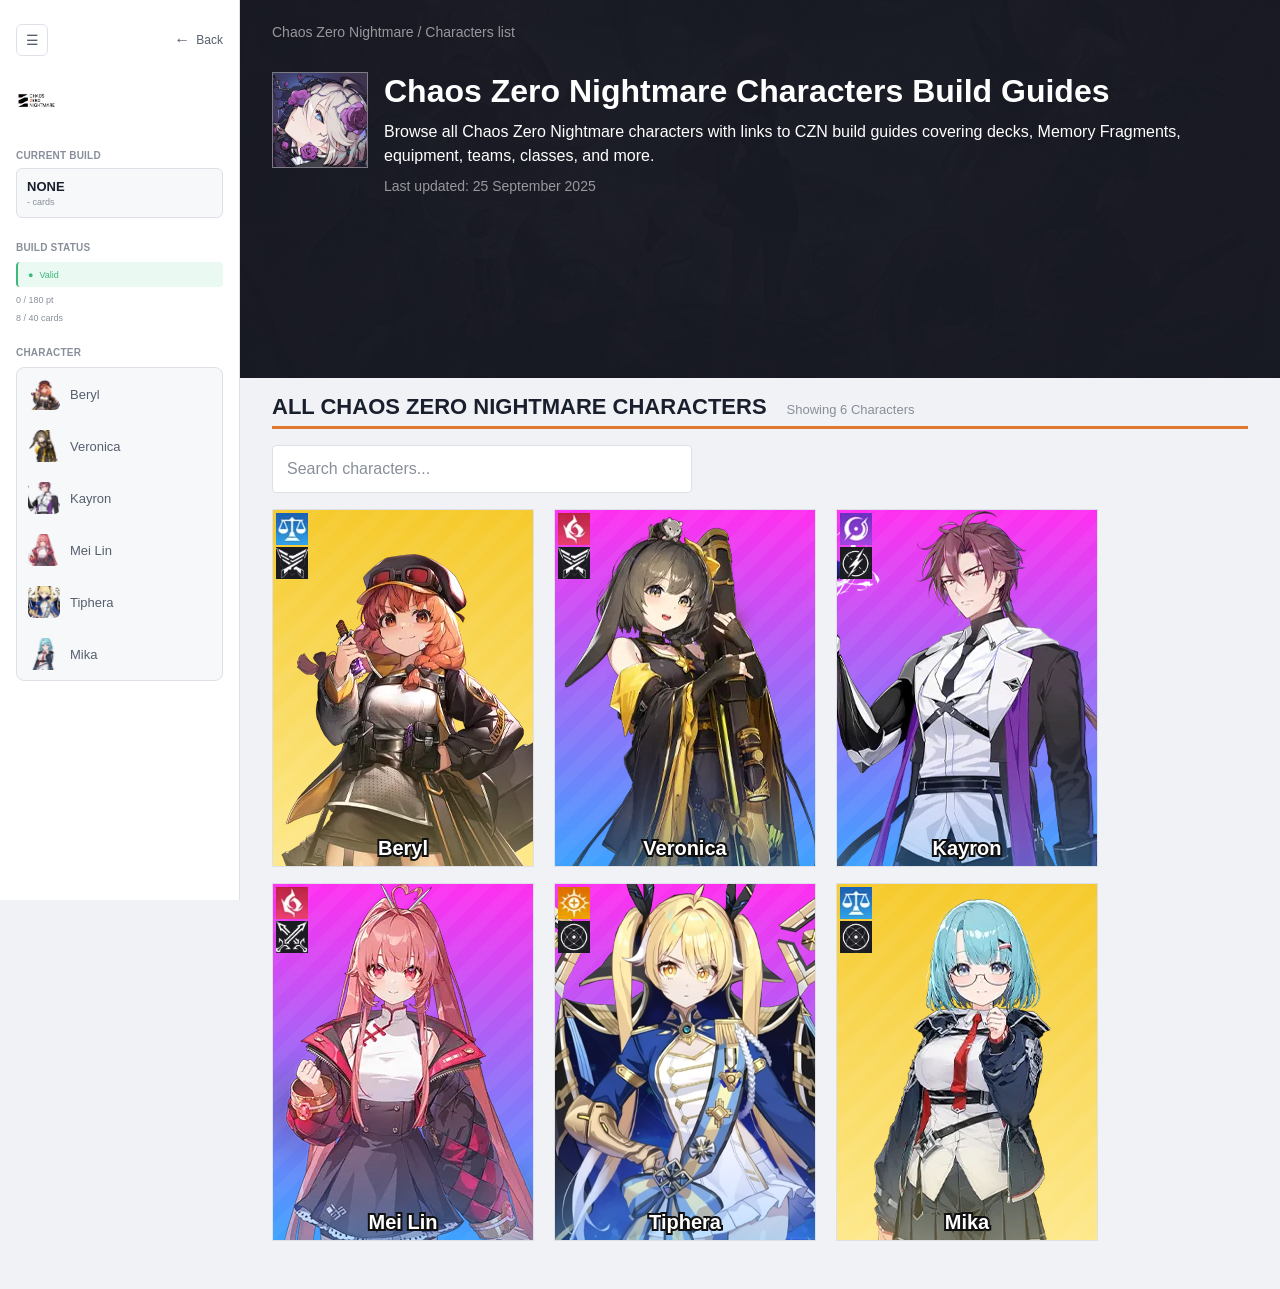
==== index.html @ c101a7d5 "Orang index" ====
<!doctype html>
<html lang="en">
  <head>
    <meta charset="UTF-8" />
    <meta name="viewport" content="width=device-width, initial-scale=1.0" />
    <title>Chaos Zero Nightmare Characters Build Guides</title>
    <link rel="stylesheet" href="style.css" />
  </head>
  <body>
    <div class="app-shell">
      <aside class="sidebar" id="sidebar">
        <div class="side-top">
          <button
            class="icon-btn"
            id="toggle-side"
            type="button"
            aria-expanded="true"
            aria-controls="sidebar"
            aria-label="Collapse navigation"
          >
            ☰
          </button>
          <button class="back-btn" type="button" aria-label="Back">
            <span class="arrow">←</span><span class="label">Back</span>
          </button>
        </div>

        <div class="brand">
          <img src="assets/logo.png" alt="Chaos Zero Nightmare" />
        </div>

        <section class="side-section">
          <div class="eyebrow">CURRENT BUILD</div>
          <div class="build-box">
            <strong>NONE</strong>
            <span>- cards</span>
          </div>
        </section>

        <section class="side-section status-section">
          <div class="eyebrow">BUILD STATUS</div>
          <div class="valid"><span>●</span> Valid</div>
          <span class="muted">0 / 180 pt</span>
          <span class="muted">8 / 40 cards</span>
        </section>

        <section class="side-section character-section">
          <div class="eyebrow">CHARACTER</div>
          <div class="character-list" id="side-characters"></div>
        </section>
      </aside>

      <main class="home">
        <header class="hero">
          <nav class="crumbs" aria-label="Breadcrumb">
            <a href="#">Chaos Zero Nightmare</a> / <span>Characters list</span>
          </nav>
          <div class="hero-body">
            <div class="ph hero-thumb">
              <img src="assets/logo/game-logo.png" />
            </div>

            <div class="hero-text">
              <h1>Chaos Zero Nightmare Characters Build Guides</h1>
              <p>
                Browse all Chaos Zero Nightmare characters with links to CZN
                build guides covering decks, Memory Fragments, equipment, teams,
                classes, and more.
              </p>
              <small>Last updated: 25 September 2025</small>
            </div>
          </div>
        </header>

        <section class="char-section" aria-labelledby="char-title">
          <div class="char-head">
            <h2 id="char-title">All Chaos Zero Nightmare Characters</h2>
            <span class="count" id="count" aria-live="polite"></span>
          </div>

          <div class="search">
            <input
              id="search"
              type="search"
              placeholder="Search characters..."
              aria-label="Search characters"
              autocomplete="off"
            />
            <button id="clear" type="button" aria-label="Clear search" hidden>
              ✕
            </button>
          </div>

          <div class="char-grid" id="char-grid"></div>
          <p class="empty" id="empty" hidden></p>
        </section>
      </main>
    </div>

    <script>
      const characters = [
        {
          id: "beryl",
          name: "Beryl",
          tone: "gold",
          el: "justice",
          role: "ranger",
        },
        {
          id: "veronica",
          name: "Veronica",
          tone: "violet",
          el: "passion",
          role: "ranger",
        },
        {
          id: "kayron",
          name: "Kayron",
          tone: "violet",
          el: "void",
          role: "psionic",
        },
        {
          id: "mei-lin",
          name: "Mei Lin",
          tone: "violet",
          el: "passion",
          role: "striker",
        },
        {
          id: "tiphera",
          name: "Tiphera",
          tone: "violet",
          el: "instinct",
          role: "controller",
        },
        {
          id: "mika",
          name: "Mika",
          tone: "gold",
          el: "justice",
          role: "controller",
          href: "mika.html",
        },
      ];

      const grid = document.getElementById("char-grid");
      const side = document.getElementById("side-characters");
      const count = document.getElementById("count");
      const empty = document.getElementById("empty");
      const input = document.getElementById("search");
      const clear = document.getElementById("clear");

      const href = (c) => c.href || "#";

      side.innerHTML = characters
        .map(
          (c) => `<a class="character" href="${href(c)}">
            <img src="assets/char-card/${c.id}.webp" alt="" onerror="this.style.visibility='hidden'" />
            <span class="label">${c.name}</span></a>`,
        )
        .join("");

      function render(q = "") {
        const list = characters.filter((c) =>
          c.name.toLowerCase().includes(q.trim().toLowerCase()),
        );
        grid.innerHTML = list
          .map(
            (c) => `<a class="char-card ${c.tone}" href="${href(c)}">
            <span class="ph char-art">
                <img src="assets/char-card/${c.id}.webp" alt="${c.name}" onerror="this.remove()" />
            </span>
            <span class="badges">
                <span class="badge el-${c.el}">
                <img src="assets/char-element/${c.el}.webp" alt="${c.el}" onerror="this.remove()" />
                </span>
            <span class="badge dark">
                <img src="assets/char-class/${c.role}.webp" alt="${c.role}" onerror="this.remove()" />
            </span>
            </span>
              <strong class="char-name">${c.name}</strong>
            </a>`,
          )
          .join("");
        count.textContent = `Showing ${list.length} ${list.length === 1 ? "Character" : "Characters"}`;
        empty.hidden = list.length > 0;
        empty.textContent = `No characters match “${q.trim()}”. Clear the search to see everyone.`;
        clear.hidden = !q;
      }

      input.addEventListener("input", () => render(input.value));
      clear.addEventListener("click", () => {
        input.value = "";
        render();
        input.focus();
      });
      render();

      // Sidebar collapse
      const shell = document.querySelector(".app-shell");
      const sideBtn = document.getElementById("toggle-side");
      function setSide(collapsed) {
        shell.classList.toggle("side-collapsed", collapsed);
        sideBtn.setAttribute("aria-expanded", String(!collapsed));
        sideBtn.setAttribute(
          "aria-label",
          collapsed ? "Expand navigation" : "Collapse navigation",
        );
      }
      sideBtn.addEventListener("click", () =>
        setSide(!shell.classList.contains("side-collapsed")),
      );
      setSide(window.innerWidth < 1100);
    </script>
  </body>
</html>
---- style.css ----
@font-face {
  font-family: InterLocal;
  src: local("Inter");
}
:root {
  --page: #f0f2f5;
  --white: #fff;
  --ink: #1a1f2e;
  --muted: #888f9a;
  --muted-dark: #555f6d;
  --border: #dde1e7;
  --soft: #f7f8fa;
  --orange: #e07a30;
  --green: #3db87a;
  --green-bg: #ebf9f3;

  --side-w: 240px;
  --side-w-collapsed: 72px;
  --panel-w: 320px;
  --panel-w-collapsed: 56px;
  --ease: 0.2s ease;
}

*,
*::before,
*::after {
  box-sizing: border-box;
  margin: 0;
  padding: 0;
}

html,
body {
  min-height: 100vh;
  width: 100%;
  font-family: InterLocal, Inter, Arial, sans-serif;
  color: var(--ink);
  background: var(--page);
  overflow-x: hidden;
}
button {
  font: inherit;
}
:focus-visible {
  outline: 2px solid var(--orange);
  outline-offset: 2px;
}

.app-shell {
  min-height: 100vh;
  width: 100%;
  display: flex;
  align-items: flex-start;
  background: var(--page);
}

.icon-btn {
  width: 32px;
  height: 32px;
  flex: none;
  border: 1px solid var(--border);
  border-radius: 6px;
  background: var(--white);
  color: var(--muted-dark);
  font-size: 14px;
  line-height: 1;
  display: grid;
  place-items: center;
  cursor: pointer;
}
.icon-btn:hover {
  background: var(--soft);
  border-color: #cbd1d9;
}
a.character {
  text-decoration: none;
}
.home {
  flex: 1;
  min-width: 0;
}

.ph {
  display: grid;
  place-items: center;
  background: repeating-linear-gradient(
    135deg,
    rgba(255, 255, 255, 0.06) 0 12px,
    rgba(255, 255, 255, 0.02) 12px 24px
  );
  color: rgba(255, 255, 255, 0.35);
}
.ph i {
  font-style: normal;
}

.hero {
  padding: 24px 32px 48px;
  min-height: clamp(280px, 42vh, 460px);
  color: #fff;

  background:
    linear-gradient(rgba(20, 22, 32, 0.78), rgba(20, 22, 32, 0.78)),
    url("assets/background/website_bg.webp") center / cover,
    linear-gradient(135deg, #2b2f3d, #1a1f2e 60%, #3a2a2a);
}
.crumbs {
  font-size: 14px;
  color: rgba(255, 255, 255, 0.55);
}
.crumbs a {
  color: inherit;
  text-decoration: none;
}
.crumbs a:hover {
  text-decoration: underline;
}
.hero-body {
  margin-top: 32px;
  display: flex;
  gap: 16px;
  align-items: flex-start;
}
.hero-thumb {
  width: 96px;
  height: 96px;
  flex: none;
  border: 1px solid rgba(255, 255, 255, 0.4);
  font-size: 32px;
}
.hero-thumb img {
  width: 100%;
  height: 100%;
  object-fit: cover;
  display: block;
}
.hero-text {
  min-width: 0;
  max-width: 820px;
}
.hero-text h1 {
  font-size: clamp(22px, 3vw, 32px);
  line-height: 1.2;
}
.hero-text p {
  margin-top: 10px;
  font-size: 16px;
  line-height: 1.5;
}
.hero-text small {
  display: block;
  margin-top: 10px;
  font-size: 14px;
  color: rgba(255, 255, 255, 0.55);
}

.char-section {
  padding: 16px 32px 48px;
}
.char-head {
  display: flex;
  align-items: baseline;
  flex-wrap: wrap;
  gap: 4px 20px;
  padding-bottom: 6px;
  border-bottom: 3px solid var(--orange);
}
.char-head h2 {
  font-size: 22px;
  text-transform: uppercase;
}
.count {
  font-size: 13px;
  color: var(--muted);
}

.search {
  position: relative;
  max-width: 420px;
  margin-top: 16px;
}
.search input {
  width: 100%;
  height: 48px;
  padding: 0 44px 0 14px;
  border: 1px solid var(--border);
  border-radius: 4px;
  background: var(--white);
  font: inherit;
  font-size: 16px;
  color: var(--ink);
  -webkit-appearance: none;
  appearance: none;
}
.search input::-webkit-search-cancel-button {
  display: none;
}
.search input::placeholder {
  color: var(--muted);
}
.search input:focus {
  outline: 2px solid var(--orange);
  outline-offset: -1px;
}
.search button {
  position: absolute;
  right: 4px;
  top: 4px;
  width: 40px;
  height: 40px;
  border: 0;
  background: transparent;
  color: var(--muted-dark);
  font-size: 16px;
  cursor: pointer;
}

.char-grid {
  margin-top: 16px;
  display: grid;
  grid-template-columns: repeat(auto-fill, 262px);
  gap: 16px 20px;
}
.char-card {
  position: relative;
  display: block;
  aspect-ratio: 262 / 358;
  overflow: hidden;
  border: 1px solid var(--border);
  text-decoration: none;
  color: #fff;
}
.char-card.gold {
  background: linear-gradient(#f6c928, #fde88a);
}
.char-card.violet {
  background: linear-gradient(#ff2bf0, #3aa0ff);
}
.char-art,
.char-img {
  position: absolute;
  inset: 0;
  width: 100%;
  height: 100%;
}
.char-img {
  object-fit: cover;
  object-position: top;
}
.char-art {
  font-size: 64px;
  color: rgba(255, 255, 255, 0.45);
}
.badges {
  position: absolute;
  left: 3px;
  top: 3px;
  display: flex;
  flex-direction: column;
  gap: 2px;
  z-index: 1;
}
.badge {
  width: 32px;
  height: 32px;
  display: grid;
  place-items: center;
  background: #1b1b22;
}
.badge img {
  width: 100%;
  height: 100%;
  object-fit: contain;
  display: block;
}

.badge.el-justice {
  background: #2f8fe8;
}
.badge.el-passion {
  background: #d8335a;
}
.badge.el-void {
  background: #7a3fe0;
}
.badge.el-instinct {
  background: #22a86a;
}
.badge.el-order {
  background: #e8a42f;
}

.char-name {
  position: absolute;
  left: 0;
  right: 0;
  bottom: 6px;
  text-align: center;
  font-size: 20px;
  z-index: 1;
  -webkit-text-stroke: 4px #111;
  paint-order: stroke fill;
}
.char-card:hover {
  border-color: var(--orange);
  box-shadow: 0 0 0 1px var(--orange);
}
.empty {
  margin-top: 24px;
  font-size: 14px;
  color: var(--muted-dark);
}

.sidebar {
  position: sticky;
  top: 0;
  align-self: flex-start;
  width: var(--side-w);
  flex-shrink: 0;
  height: 100vh;
  overflow-x: hidden;
  overflow-y: auto;
  padding: 24px 16px;
  background: var(--white);
  border-right: 1px solid var(--border);
  display: flex;
  flex-direction: column;
  gap: 24px;
  transition: width var(--ease);
}
.side-top {
  display: flex;
  align-items: center;
  justify-content: space-between;
  gap: 8px;
}
.back-btn {
  border: 0;
  background: transparent;
  color: var(--muted-dark);
  font-size: 12px;
  display: flex;
  align-items: center;
  gap: 6px;
  width: max-content;
  cursor: pointer;
}
.arrow {
  font-size: 16px;
  line-height: 1;
}
.brand {
  width: 119px;
  height: 46px;
  display: flex;
  align-items: flex-start;
  overflow: hidden;
}
.brand img {
  width: 119px;
  height: 41px;
  object-fit: contain;
  object-position: left top;
}
.side-section {
  width: 100%;
  display: flex;
  flex-direction: column;
  gap: 6px;
}
.eyebrow {
  font-size: 10px;
  font-weight: 600;
  letter-spacing: 0.02em;
  color: var(--muted);
  line-height: 1.2;
}
.build-box {
  min-height: 50px;
  padding: 10px;
  background: var(--soft);
  border: 1px solid var(--border);
  border-radius: 6px;
  display: flex;
  flex-direction: column;
  gap: 3px;
}
.build-box strong {
  font-size: 13px;
}
.build-box span {
  font-size: 9px;
  color: var(--muted);
}
.status-section {
  gap: 8px;
}
.valid {
  min-height: 25px;
  padding: 7px 10px;
  border-left: 2px solid var(--green);
  border-radius: 4px;
  background: var(--green-bg);
  color: var(--green);
  font-size: 9px;
  display: flex;
  align-items: center;
  gap: 6px;
}
.valid span {
  font-size: 9px;
}
.muted {
  font-size: 9px;
  color: var(--muted);
}
.character-section {
  gap: 8px;
}
.character-list {
  background: var(--soft);
  border: 1px solid var(--border);
  border-radius: 8px;
  overflow: hidden;
}
.character {
  width: 100%;
  height: 52px;
  padding: 10px;
  border: 1px solid transparent;
  background: transparent;
  display: flex;
  align-items: center;
  gap: 10px;
  text-align: left;
  cursor: pointer;
  color: var(--muted-dark);
}
.character.selected {
  background: var(--white);
  border-color: var(--orange);
  border-radius: 6px;
  color: var(--ink);
  font-weight: 600;
}
.character img {
  width: 32px;
  height: 32px;
  flex: none;
  border-radius: 6px;
  object-fit: cover;
  object-position: center 25%;
}
.character span {
  font-size: 13px;
}

.side-collapsed .sidebar {
  width: var(--side-w-collapsed);
  padding: 24px 0;
  align-items: center;
}
.side-collapsed .side-top {
  flex-direction: column;
  gap: 12px;
}
.side-collapsed .label,
.side-collapsed .brand,
.side-collapsed .eyebrow,
.side-collapsed .build-box,
.side-collapsed .status-section {
  display: none;
}
.side-collapsed .side-section {
  align-items: center;
}
.side-collapsed .character-list {
  width: 48px;
  border-radius: 8px;
}
.side-collapsed .character {
  height: 46px;
  padding: 6px;
  justify-content: center;
}

.workspace {
  flex: 1;
  min-width: 0;
  padding: 24px;
  display: flex;
  gap: 24px;
  align-items: flex-start;
}
.deck-overview {
  flex: 1;
  min-width: 0;
  display: flex;
  flex-direction: column;
}
.workspace-header {
  min-height: 55px;
  display: flex;
  align-items: center;
  justify-content: space-between;
  margin-bottom: 16px;
}
.workspace-header h1 {
  font-size: 32px;
  line-height: 39px;
  margin-top: 4px;
}

.card-grid {
  display: grid;
  grid-template-columns: repeat(auto-fill, minmax(210px, 1fr));
  gap: 16px 12px;
  width: 100%;
  min-width: 0;
}
.card {
  position: relative;
  width: 100%;
  aspect-ratio: 302 / 454;
  background: var(--ink);
  border: 2px solid var(--orange);
  border-radius: 10px;
  overflow: hidden;
  box-shadow: 0 4px 12px rgba(0, 0, 0, 0.19);
}
.card-art {
  position: absolute;
  inset: 0;
  width: 100%;
  height: 100%;
  object-fit: cover;
  display: block;
}
.top-overlay {
  position: absolute;
  left: 1px;
  right: 1px;
  top: 10px;
  height: 56px;
  padding: 8px;
  display: flex;
  align-items: flex-start;
  background: linear-gradient(
    180deg,
    rgba(0, 0, 0, 0),
    rgba(0, 0, 0, 0.331) 25%,
    rgba(0, 0, 0, 0.331) 75%,
    rgba(102, 102, 102, 0)
  );
  z-index: 2;
}
.cost {
  width: 37px;
  height: 39px;
  display: flex;
  align-items: center;
  justify-content: center;
  color: #fff;
  font-size: 32px;
  font-weight: 600;
  line-height: 1;
  text-shadow: 0 0 4px rgba(0, 0, 0, 0.62);
  flex: none;
}
.card-heading {
  height: 40px;
  min-width: 0;
  flex: 1;
  display: flex;
  flex-direction: column;
  gap: 2px;
}
.card-heading strong {
  font-size: 16px;
  line-height: 1.2;
  color: #fff;
  white-space: nowrap;
  overflow: hidden;
  text-overflow: ellipsis;
}
.card-heading span {
  display: flex;
  align-items: center;
  gap: 2px;
  color: #fff;
  font-size: 10px;
  font-weight: 700;
  line-height: 1.2;
}
.card-heading span img {
  width: 14px;
  height: 14px;
  object-fit: contain;
}
.card::after {
  content: "";
  position: absolute;
  left: 0;
  right: 0;
  top: 6%;
  height: 4%;
  background-image: url("assets/card-effect/card-decor.png");
  background-repeat: no-repeat;
  background-position: center;
  background-size: 100% 100%;
  z-index: 1;
  pointer-events: none;
}
.bottom-overlay {
  position: absolute;
  left: -2px;
  right: -2px;
  bottom: -2px;
  height: 115px;
  padding: 14px 10px 12px;
  display: flex;
  flex-direction: column;
  justify-content: flex-end;
  gap: 4px;
  background: linear-gradient(to bottom, rgba(0, 0, 0, 0), rgba(0, 0, 0, 0.9));
  z-index: 2;
  color: #e8eaf0;
  text-align: center;
}
.bottom-overlay p {
  font-size: 12px;
  line-height: 1.3;
}
.bottom-overlay .tag {
  font-weight: 600;
  color: #fff;
}
.divider {
  height: 1px;
  width: 100%;
  background: rgba(255, 255, 255, 0.19);
  flex: none;
}
.selection-hint {
  font-size: 10px;
  color: var(--muted);
  margin-top: 16px;
}

.stats-panel {
  position: sticky;
  top: 24px;
  align-self: flex-start;
  width: var(--panel-w);
  flex: 0 0 var(--panel-w);
  max-height: calc(100vh - 48px);
  overflow-x: hidden;
  overflow-y: auto;
  background: var(--white);
  border: 1px solid var(--border);
  border-radius: 8px;
  transition:
    width var(--ease),
    flex-basis var(--ease);
}
.panel-head {
  display: flex;
  align-items: center;
  justify-content: space-between;
  gap: 8px;
  padding: 16px 20px 0;
}
.panel-body {
  padding: 24px 20px 20px;
}
.stats-panel h2 {
  font-size: 12px;
  line-height: 18px;
  letter-spacing: 0.02em;
  color: var(--muted-dark);
  font-weight: 700;
  margin-bottom: 24px;
}
.stats-panel .panel-title {
  margin-bottom: 0;
}
.stats-grid {
  display: grid;
  grid-template-columns: 1fr 1fr;
  gap: 8px;
}
.stat {
  min-height: 110px;
  padding: 16px 12px;
  border: 1px solid var(--border);
  border-radius: 7px;
  background: #fff;
  display: flex;
  flex-direction: column;
  gap: 4px;
}
.stat span {
  font-size: 10px;
  color: var(--muted-dark);
}
.stat strong {
  font-size: 30px;
  line-height: 38px;
  font-weight: 700;
}
.stat small {
  font-size: 9px;
  color: var(--muted);
}
.panel-divider {
  height: 1px;
  background: var(--border);
  margin: 24px 0;
}
.stats-panel .actions {
  display: flex;
  flex-direction: column;
  gap: 12px;
}
.actions button {
  height: 64px;
  border: 1px solid var(--border);
  border-radius: 7px;
  background: #fff;
  color: var(--muted-dark);
  display: flex;
  align-items: center;
  justify-content: center;
  gap: 8px;
  font-size: 13px;
  font-weight: 600;
  cursor: pointer;
}
.actions button:hover {
  background: var(--soft);
  border-color: #cbd1d9;
}
.action-icon {
  width: 15px;
  text-align: center;
  font-size: 16px;
  color: var(--muted-dark);
}
.footer-note {
  font-size: 10px;
  line-height: 15px;
  color: var(--muted);
}

.stats-panel.collapsed {
  width: var(--panel-w-collapsed);
  flex-basis: var(--panel-w-collapsed);
}
.stats-panel.collapsed .panel-head {
  flex-direction: column;
  padding: 12px 0;
  gap: 16px;
}
.stats-panel.collapsed .panel-title {
  writing-mode: vertical-rl;
  white-space: nowrap;
}
.stats-panel.collapsed .panel-body {
  display: none;
}

@media (max-width: 1024px) {
  .workspace {
    flex-direction: column;
  }
  .stats-panel,
  .stats-panel.collapsed {
    position: static;
    width: 100%;
    flex-basis: auto;
    max-height: none;
  }
  .stats-panel.collapsed .panel-head {
    flex-direction: row;
    padding: 16px 20px;
  }
  .stats-panel.collapsed .panel-title {
    writing-mode: horizontal-tb;
  }
}

@media (max-width: 768px) {
  .app-shell {
    flex-direction: column;
    align-items: stretch;
  }
  .sidebar,
  .side-collapsed .sidebar {
    position: static;
    width: 100%;
    height: auto;
    padding: 16px;
    align-items: stretch;
    border-right: none;
    border-bottom: 1px solid var(--border);
  }
  .side-collapsed .side-top {
    flex-direction: row;
    gap: 8px;
  }
  .side-collapsed .label {
    display: inline;
  }
  .side-collapsed .side-section {
    display: none;
  }
  .workspace {
    padding: 16px;
  }
  .card-grid {
    grid-template-columns: repeat(2, minmax(0, 1fr));
  }
}

@media (max-width: 480px) {
  .card-grid {
    grid-template-columns: minmax(0, 1fr);
  }
  .stat strong {
    font-size: 24px;
  }
}

@media (prefers-reduced-motion: reduce) {
  .sidebar,
  .stats-panel {
    transition: none;
  }
}

@media (max-width: 768px) {
  .hero,
  .char-section {
    padding-left: 16px;
    padding-right: 16px;
  }
  .hero-thumb {
    width: 64px;
    height: 64px;
  }
  .char-grid {
    grid-template-columns: repeat(2, minmax(0, 1fr));
    gap: 12px;
  }
}
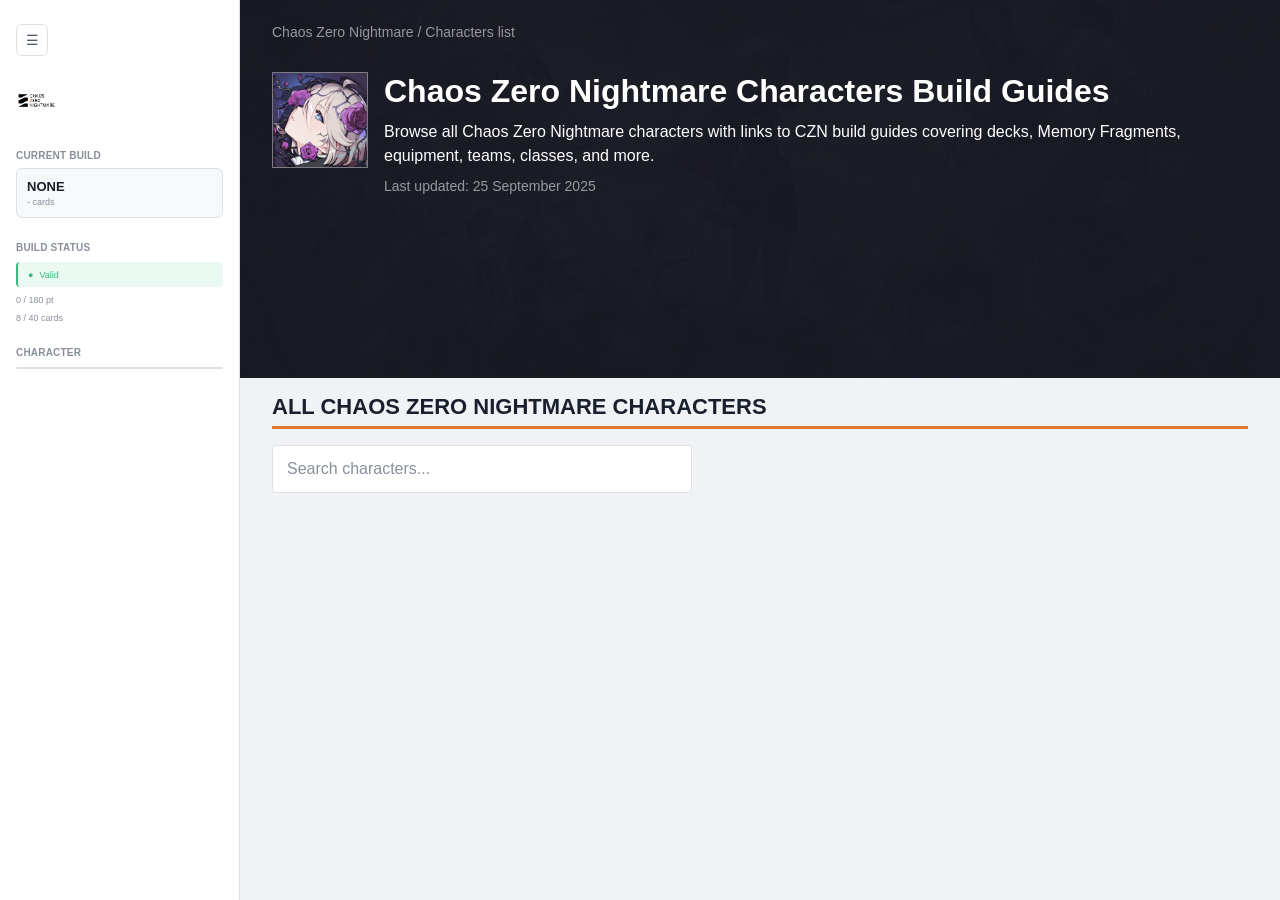
==== commit 6398d76d: "Beryl done coy, 4 lagi." ====
--- a/index.html
+++ b/index.html
@@ -5,6 +5,7 @@
     <meta name="viewport" content="width=device-width, initial-scale=1.0" />
     <title>Chaos Zero Nightmare Characters Build Guides</title>
     <link rel="stylesheet" href="style.css" />
+    <script src="build.js"></script>
   </head>
   <body>
     <div class="app-shell">
@@ -20,9 +21,6 @@
           >
             ☰
           </button>
-          <button class="back-btn" type="button" aria-label="Back">
-            <span class="arrow">←</span><span class="label">Back</span>
-          </button>
         </div>
 
         <div class="brand">
@@ -140,7 +138,6 @@
           tone: "gold",
           el: "justice",
           role: "controller",
-          href: "mika.html",
         },
       ];
 
@@ -151,7 +148,7 @@
       const input = document.getElementById("search");
       const clear = document.getElementById("clear");
 
-      const href = (c) => c.href || "#";
+      const href = (c) => c.href || `${c.id}.html`;
 
       side.innerHTML = characters
         .map(
--- a/style.css
+++ b/style.css
@@ -768,6 +768,152 @@
 .stats-panel.collapsed .panel-body {
   display: none;
 }
+/* Preset dropdown */
+.preset-label {
+  display: block;
+  margin-bottom: 6px;
+  font-size: 10px;
+  font-weight: 600;
+  letter-spacing: 0.02em;
+  color: var(--muted);
+}
+.select-wrap {
+  position: relative;
+}
+.select-wrap::after {
+  content: "▾";
+  position: absolute;
+  right: 14px;
+  top: 50%;
+  transform: translateY(-50%);
+  color: var(--muted-dark);
+  pointer-events: none;
+}
+.select-wrap select {
+  width: 100%;
+  height: 48px;
+  padding: 0 36px 0 12px;
+  border: 1px solid var(--border);
+  border-radius: 7px;
+  background: #fff;
+  color: var(--ink);
+  font: inherit;
+  font-size: 13px;
+  font-weight: 600;
+  -webkit-appearance: none;
+  appearance: none;
+  cursor: pointer;
+}
+.select-wrap select:hover {
+  background: var(--soft);
+  border-color: #cbd1d9;
+}
+.preset-desc {
+  margin-top: 12px;
+  font-size: 12px;
+  line-height: 1.5;
+  color: var(--muted-dark);
+}
+/* Build stats */
+.stats-grid {
+  display: grid;
+  grid-template-columns: 1fr 1fr;
+  gap: 8px;
+}
+.stat {
+  min-height: 110px;
+  padding: 16px 12px;
+  border: 1px solid var(--border);
+  border-radius: 7px;
+  background: #fff;
+  display: flex;
+  flex-direction: column;
+  gap: 4px;
+}
+.stat span {
+  font-size: 10px;
+  color: var(--muted-dark);
+}
+.stat strong {
+  font-size: 24px;
+  line-height: 38px;
+  font-weight: 700;
+}
+.stat small {
+  font-size: 9px;
+  color: var(--muted);
+}
+.stat.over strong {
+  color: #e0483a;
+}
+
+.valid.invalid {
+  border-left-color: #e0483a;
+  background: #fdeeed;
+  color: #e0483a;
+}
+
+/* Divine ephy*/
+.dv {
+  display: inline-block;
+  width: 12px;
+  height: 12px;
+  margin-right: 3px;
+  vertical-align: -1px;
+}
+.dv::before {
+  content: "✦";
+  font-style: normal;
+  font-size: 11px;
+  line-height: 1;
+  color: #ffd36b;
+}
+
+.card {
+  --sign-left: 12px;
+  --sign-top: 66px;
+}
+.epi-sign {
+  position: absolute;
+  left: var(--sign-left);
+  top: var(--sign-top);
+  width: 32px;
+  height: 32px;
+  z-index: 3;
+  display: grid;
+  place-items: center;
+  pointer-events: none;
+}
+
+.epi-sign.divine {
+  width: 26px;
+  height: 58px;
+  left: calc(var(--sign-left) + 3px);
+}
+.epi-sign img {
+  width: 100%;
+  height: 100%;
+  object-fit: contain;
+  display: block;
+}
+
+.epi-sign.no-img {
+  border: 1px dashed rgba(255, 255, 255, 0.6);
+  border-radius: 4px;
+  background: rgba(0, 0, 0, 0.3);
+}
+.epi-sign.no-img::before {
+  content: "✹";
+  font-size: 20px;
+  line-height: 1;
+  color: #ffb347;
+  text-shadow: 0 0 6px rgba(255, 170, 60, 0.8);
+}
+.epi-sign.divine.no-img::before {
+  content: "✦";
+  color: #ffd36b;
+  text-shadow: 0 0 8px rgba(255, 200, 80, 0.9);
+}
 
 @media (max-width: 1024px) {
   .workspace {
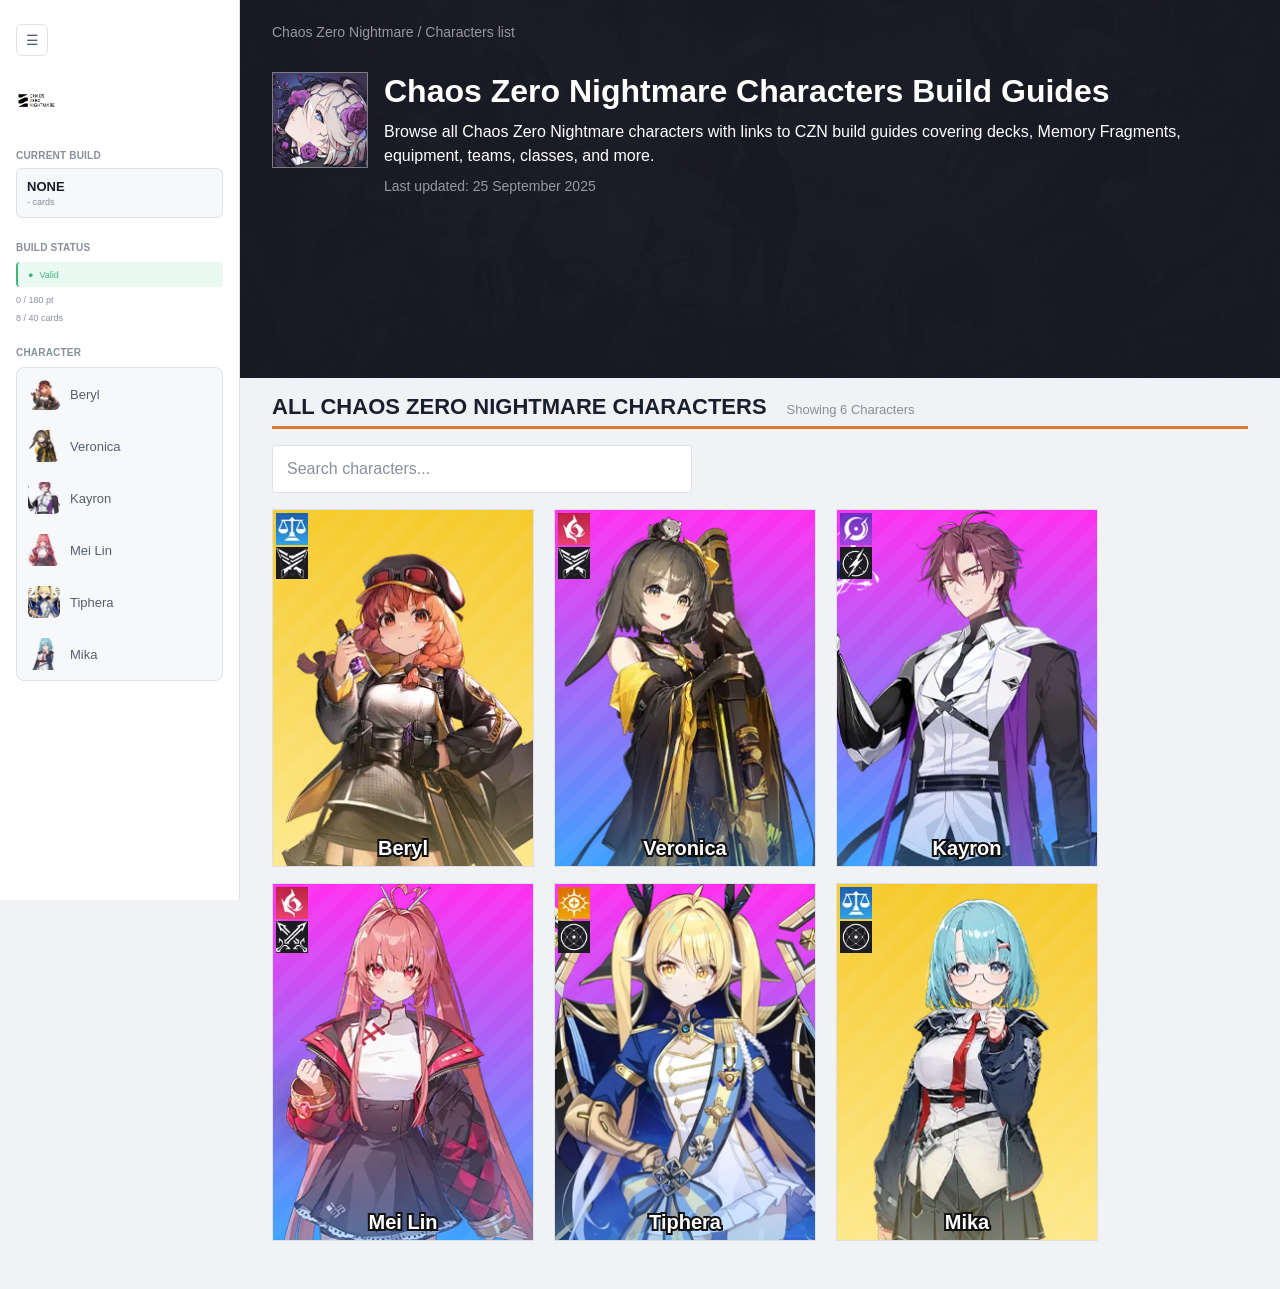
==== commit f4028c1d: "Vero done, sisa 3" ====
--- a/index.html
+++ b/index.html
@@ -5,7 +5,6 @@
     <meta name="viewport" content="width=device-width, initial-scale=1.0" />
     <title>Chaos Zero Nightmare Characters Build Guides</title>
     <link rel="stylesheet" href="style.css" />
-    <script src="build.js"></script>
   </head>
   <body>
     <div class="app-shell">
--- a/style.css
+++ b/style.css
@@ -250,6 +250,13 @@
 .char-art {
   font-size: 64px;
   color: rgba(255, 255, 255, 0.45);
+}
+.char-art img {
+  width: 100%;
+  height: 100%;
+  object-fit: cover;
+  object-position: center;
+  display: block;
 }
 .badges {
   position: absolute;
@@ -579,9 +586,6 @@
   font-size: 16px;
   line-height: 1.2;
   color: #fff;
-  white-space: nowrap;
-  overflow: hidden;
-  text-overflow: ellipsis;
 }
 .card-heading span {
   display: flex;
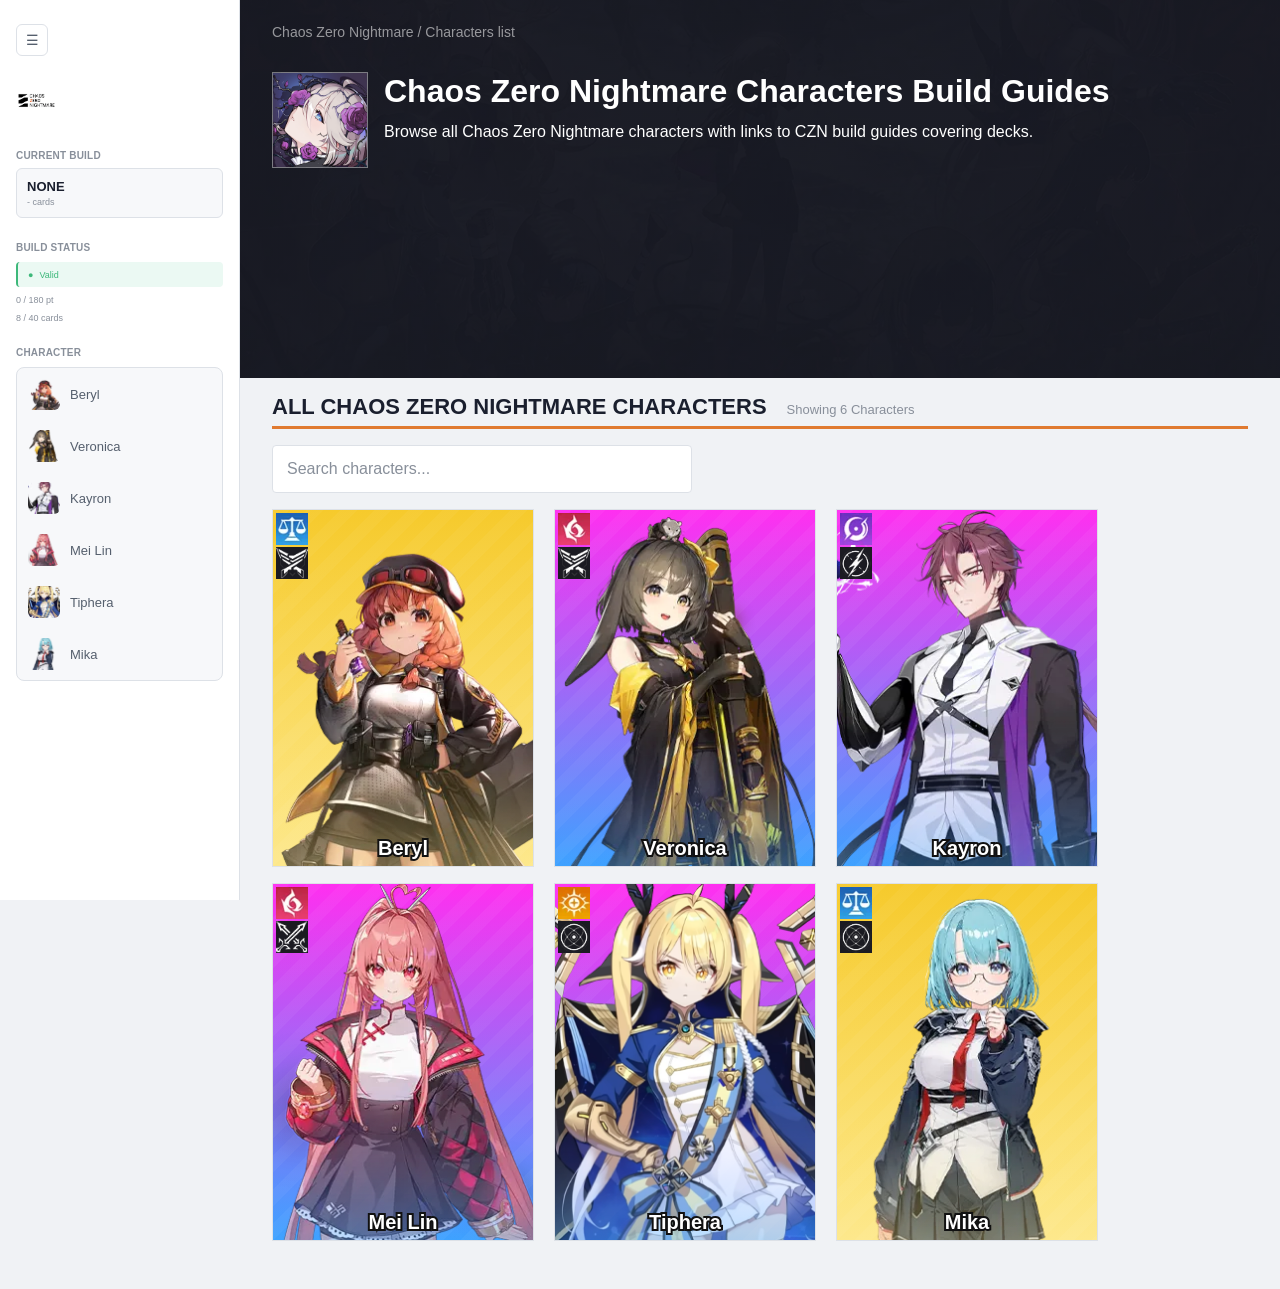
==== commit a99cdafa: "Meilin done, hampir mati" ====
--- a/index.html
+++ b/index.html
@@ -61,10 +61,8 @@
               <h1>Chaos Zero Nightmare Characters Build Guides</h1>
               <p>
                 Browse all Chaos Zero Nightmare characters with links to CZN
-                build guides covering decks, Memory Fragments, equipment, teams,
-                classes, and more.
+                build guides covering decks.
               </p>
-              <small>Last updated: 25 September 2025</small>
             </div>
           </div>
         </header>
--- a/style.css
+++ b/style.css
@@ -586,6 +586,9 @@
   font-size: 16px;
   line-height: 1.2;
   color: #fff;
+  overflow: hidden;
+  text-overflow: ellipsis;
+  white-space: nowrap;
 }
 .card-heading span {
   display: flex;
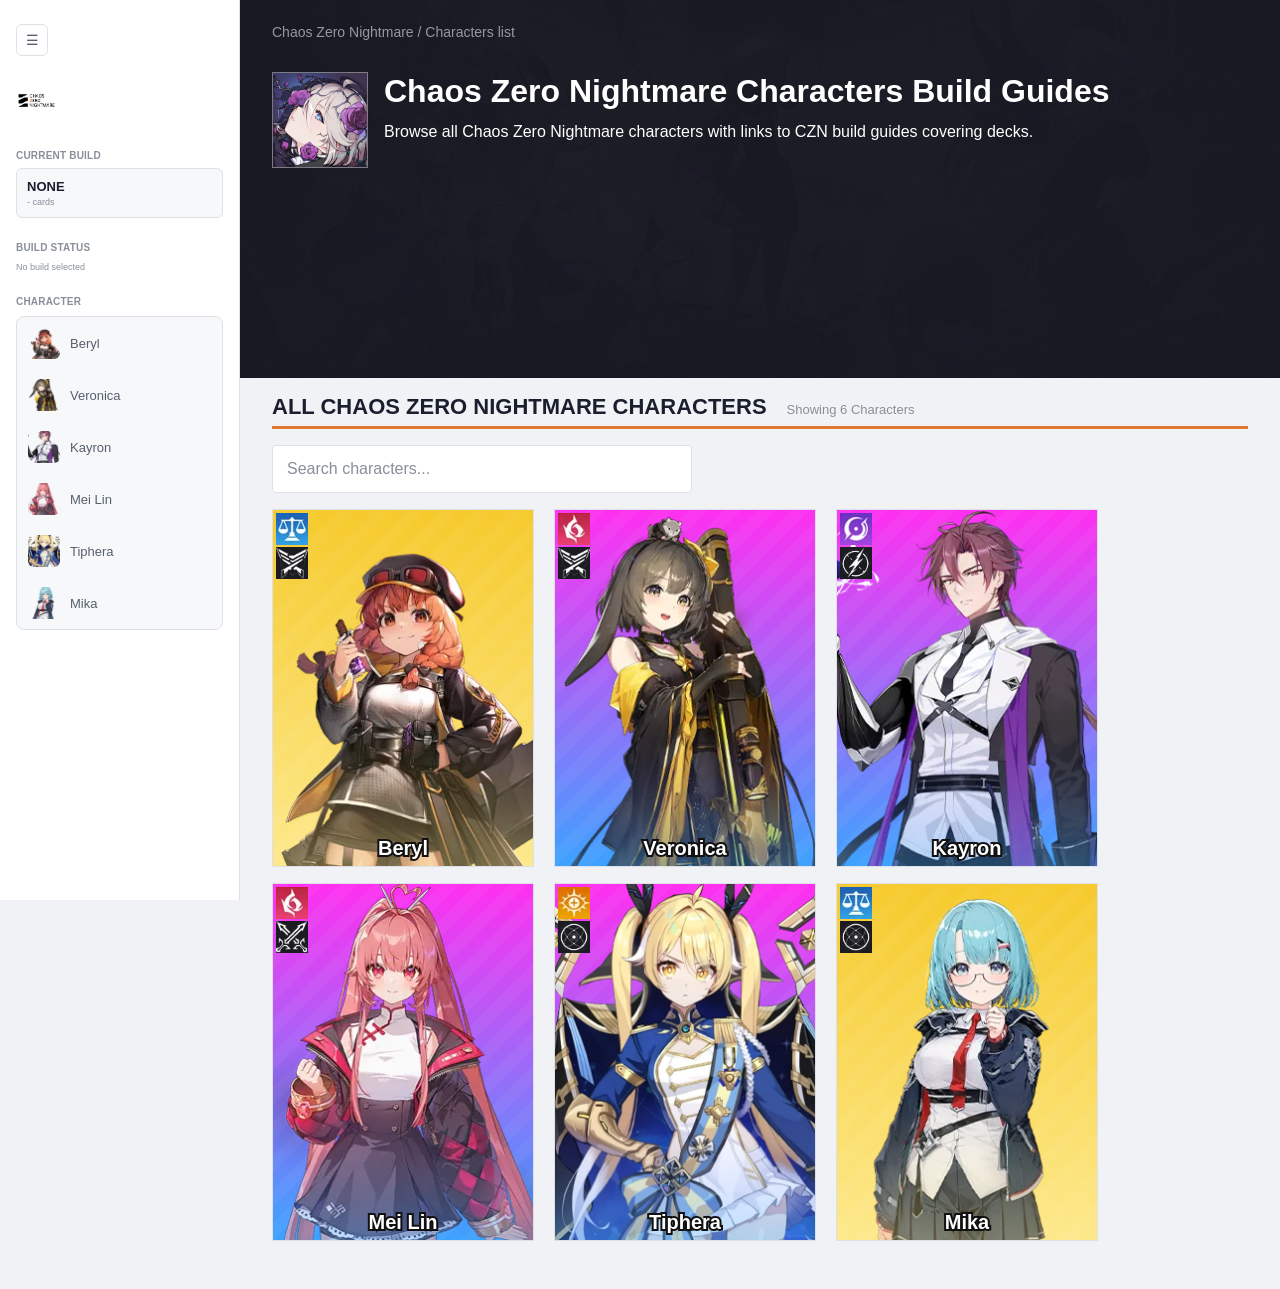
==== commit c4f3e0d8: "Finalize" ====
--- a/index.html
+++ b/index.html
@@ -36,9 +36,7 @@
 
         <section class="side-section status-section">
           <div class="eyebrow">BUILD STATUS</div>
-          <div class="valid"><span>●</span> Valid</div>
-          <span class="muted">0 / 180 pt</span>
-          <span class="muted">8 / 40 cards</span>
+          <span class="muted">No build selected</span>
         </section>
 
         <section class="side-section character-section">
--- a/style.css
+++ b/style.css
@@ -573,6 +573,10 @@
   line-height: 1;
   text-shadow: 0 0 4px rgba(0, 0, 0, 0.62);
   flex: none;
+}
+.cost.na {
+  font-size: 26px;
+  font-weight: 400;
 }
 .card-heading {
   height: 40px;
@@ -925,12 +929,19 @@
 @media (max-width: 1024px) {
   .workspace {
     flex-direction: column;
-  }
+    padding: 20px;
+    gap: 20px;
+  }
+  .deck-overview {
+    width: 100%;
+  }
+
   .stats-panel,
   .stats-panel.collapsed {
     position: static;
+    order: -1;
     width: 100%;
-    flex-basis: auto;
+    flex: none;
     max-height: none;
   }
   .stats-panel.collapsed .panel-head {
@@ -939,6 +950,28 @@
   }
   .stats-panel.collapsed .panel-title {
     writing-mode: horizontal-tb;
+  }
+  .panel-body {
+    padding-top: 20px;
+  }
+  .select-wrap {
+    max-width: 420px;
+  }
+  .stats-grid {
+    grid-template-columns: repeat(4, minmax(0, 1fr));
+  }
+  .stat {
+    min-height: 96px;
+  }
+
+  .card-grid {
+    grid-template-columns: repeat(auto-fill, minmax(190px, 1fr));
+  }
+
+  .hero,
+  .char-section {
+    padding-left: 24px;
+    padding-right: 24px;
   }
 }
 
@@ -947,62 +980,188 @@
     flex-direction: column;
     align-items: stretch;
   }
+
   .sidebar,
-  .side-collapsed .sidebar {
-    position: static;
+  .app-shell.side-collapsed .sidebar {
+    position: sticky;
+    top: 0;
+    z-index: 30;
     width: 100%;
     height: auto;
-    padding: 16px;
+    max-height: 100vh;
+    padding: 12px 16px;
+    gap: 16px;
     align-items: stretch;
     border-right: none;
     border-bottom: 1px solid var(--border);
   }
-  .side-collapsed .side-top {
+  .app-shell.side-collapsed .side-top {
     flex-direction: row;
     gap: 8px;
   }
-  .side-collapsed .label {
+  .app-shell.side-collapsed .label {
     display: inline;
   }
-  .side-collapsed .side-section {
+  .app-shell.side-collapsed .side-section,
+  .app-shell.side-collapsed .brand {
     display: none;
   }
+  .icon-btn {
+    width: 40px;
+    height: 40px;
+  }
+
+  .character-list {
+    display: flex;
+    overflow-x: auto;
+  }
+  .character {
+    width: auto;
+    flex: none;
+  }
+
   .workspace {
     padding: 16px;
-  }
+    gap: 16px;
+  }
+  .workspace-header {
+    min-height: 36px;
+    margin-bottom: 12px;
+  }
+
+  .stats-grid {
+    grid-template-columns: repeat(2, minmax(0, 1fr));
+  }
+  .stat {
+    min-height: 0;
+    padding: 12px;
+    gap: 2px;
+  }
+  .stat strong {
+    font-size: 20px;
+    line-height: 26px;
+  }
+  .stat small {
+    display: none;
+  }
+  .panel-head {
+    padding: 12px 16px 0;
+  }
+  .panel-body {
+    padding: 16px;
+  }
+  .select-wrap {
+    max-width: none;
+  }
+  .panel-divider {
+    margin: 16px 0;
+  }
+
   .card-grid {
     grid-template-columns: repeat(2, minmax(0, 1fr));
-  }
-}
-
-@media (max-width: 480px) {
-  .card-grid {
-    grid-template-columns: minmax(0, 1fr);
-  }
-  .stat strong {
-    font-size: 24px;
-  }
-}
-
-@media (prefers-reduced-motion: reduce) {
-  .sidebar,
-  .stats-panel {
-    transition: none;
-  }
-}
-
-@media (max-width: 768px) {
+    gap: 12px 10px;
+  }
+
+  .card {
+    container-type: inline-size;
+    --sign-left: 3cqw;
+    --sign-top: 27cqw;
+  }
+  .top-overlay {
+    top: 4cqw;
+    height: auto;
+    min-height: 22cqw;
+    padding: 3cqw;
+  }
+  .cost {
+    width: 15cqw;
+    height: 16cqw;
+    font-size: 13cqw;
+  }
+  .cost.na {
+    font-size: 11cqw;
+  }
+  .card-heading {
+    height: auto;
+  }
+  .card-heading strong {
+    font-size: 6.6cqw;
+  }
+  .card-heading span {
+    font-size: 4.4cqw;
+  }
+  .card-heading span img {
+    width: 5.5cqw;
+    height: 5.5cqw;
+  }
+  .bottom-overlay {
+    height: auto;
+    min-height: 45cqw;
+    padding: 12cqw 4cqw 4cqw;
+  }
+  .bottom-overlay p {
+    font-size: 5.6cqw;
+  }
+  .epi-sign {
+    width: 13cqw;
+    height: 13cqw;
+  }
+  .epi-sign.divine {
+    width: 10cqw;
+    height: 23cqw;
+    left: calc(var(--sign-left) + 1cqw);
+  }
+  .epi-sign.no-img::before {
+    font-size: 8cqw;
+  }
+
   .hero,
   .char-section {
     padding-left: 16px;
     padding-right: 16px;
   }
+  .hero {
+    padding-bottom: 32px;
+    min-height: 0;
+  }
+  .hero-body {
+    margin-top: 20px;
+  }
   .hero-thumb {
     width: 64px;
     height: 64px;
   }
+  .char-head h2 {
+    font-size: 18px;
+  }
+  .search {
+    max-width: none;
+  }
   .char-grid {
     grid-template-columns: repeat(2, minmax(0, 1fr));
     gap: 12px;
   }
-}
+  .char-card {
+    width: 100%;
+  }
+  .char-name {
+    font-size: clamp(14px, 4.6vw, 20px);
+    -webkit-text-stroke: 3px #111;
+  }
+  .badge {
+    width: 26px;
+    height: 26px;
+  }
+}
+
+@media (max-width: 400px) {
+  .card-grid {
+    grid-template-columns: minmax(0, 1fr);
+  }
+  .hero-body {
+    flex-direction: column;
+  }
+  .stat strong {
+    font-size: 18px;
+  }
+}
